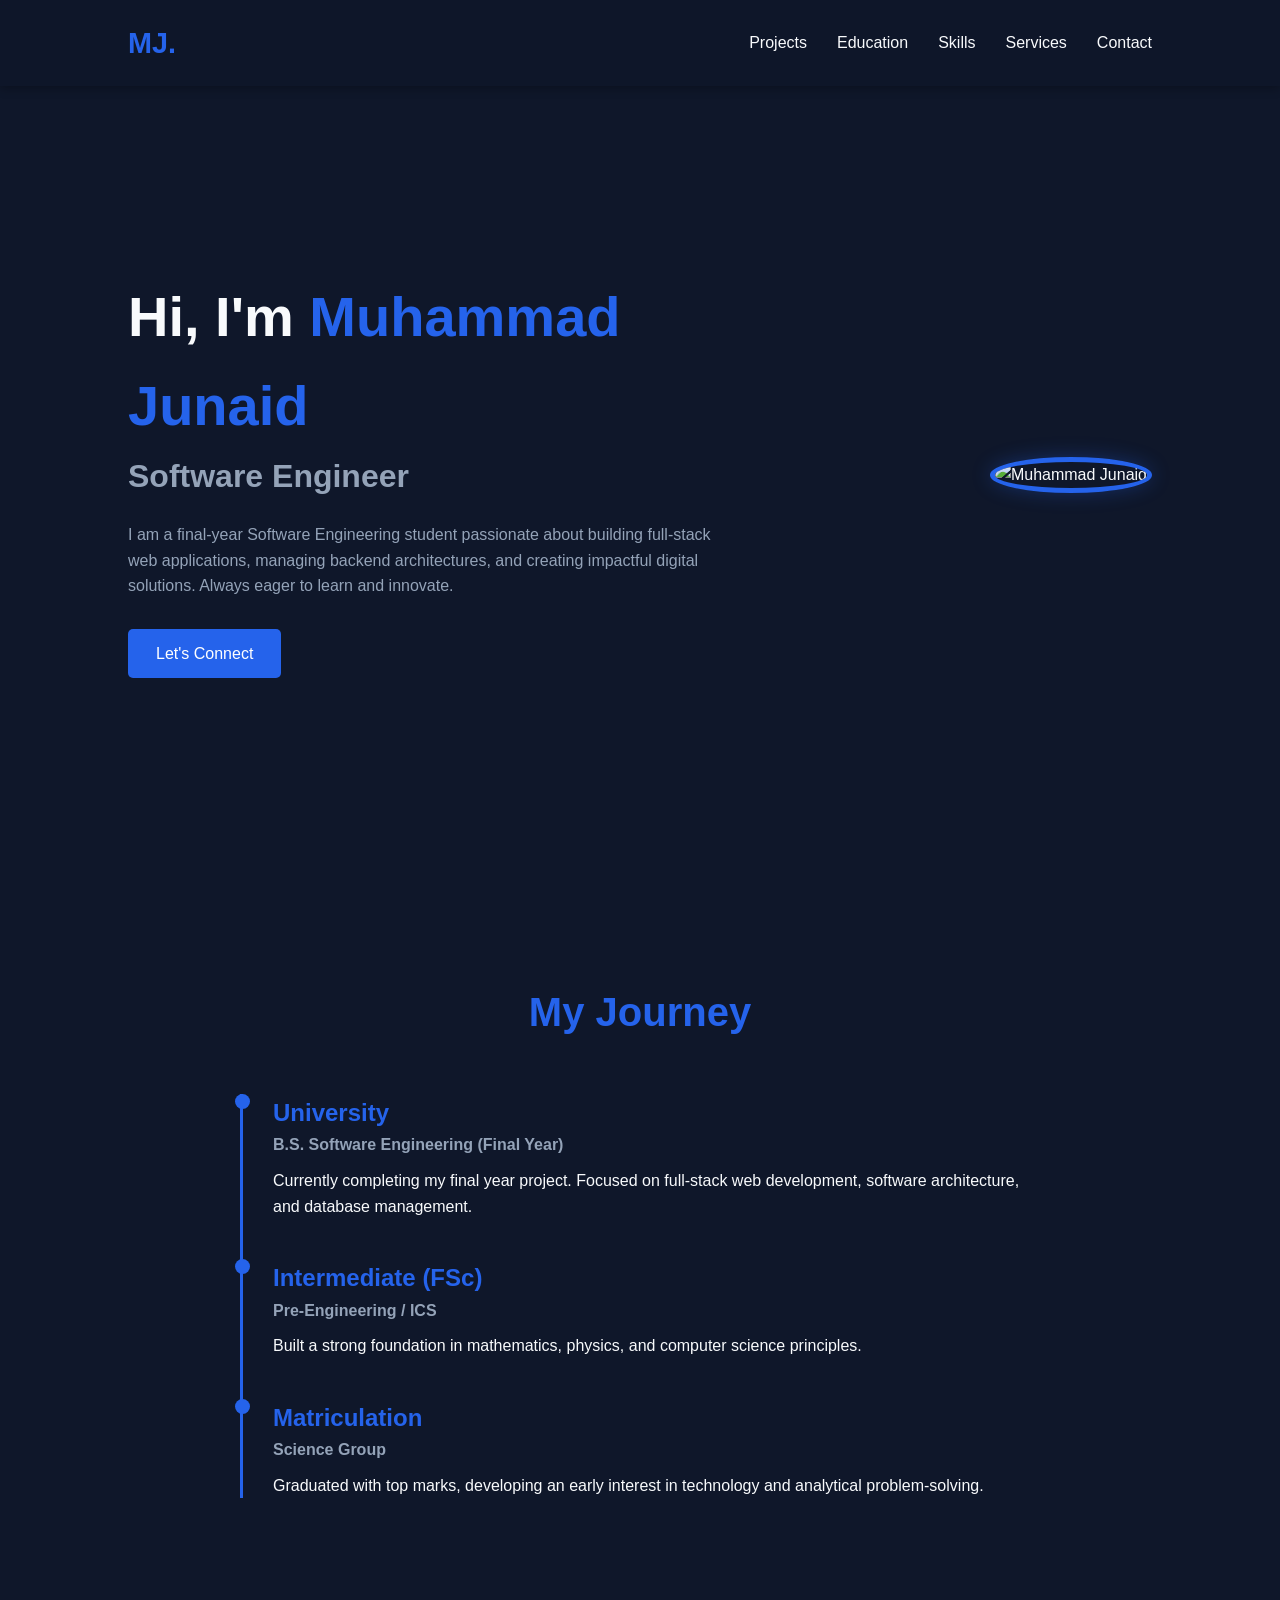
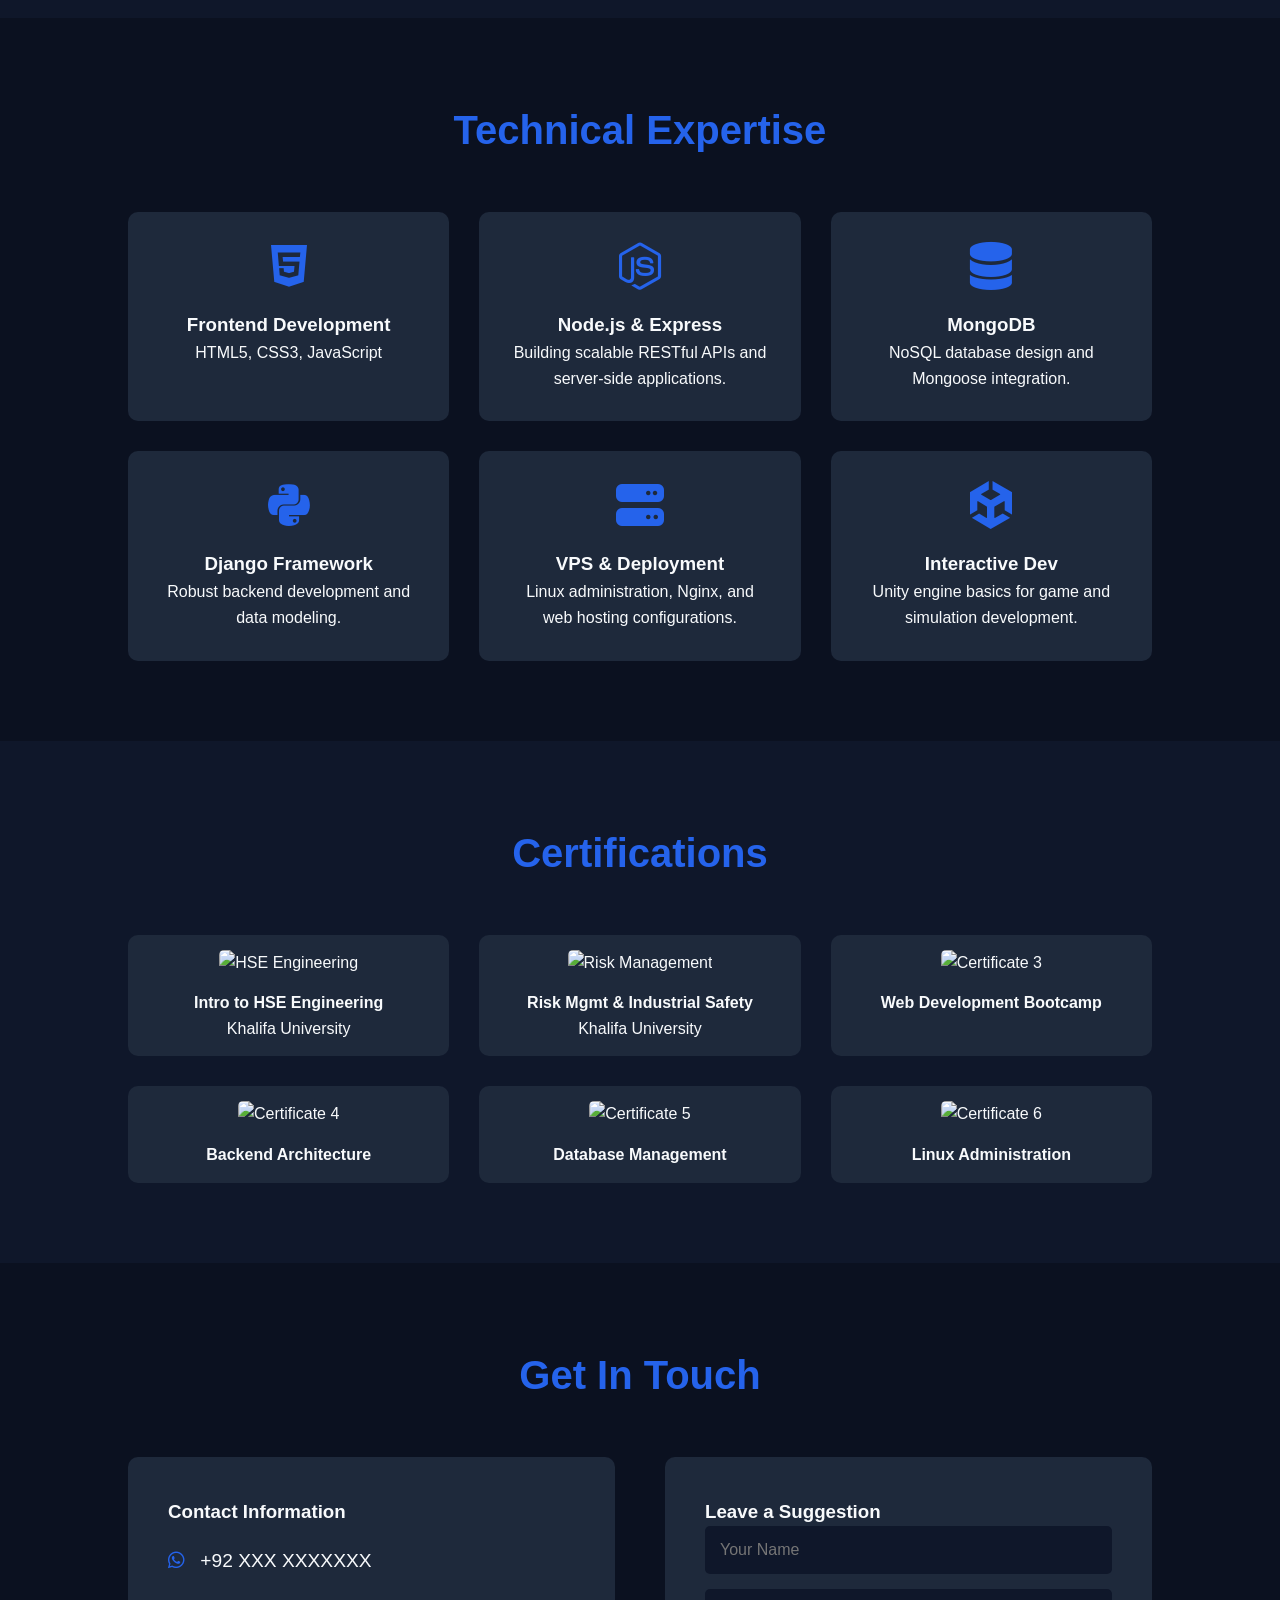
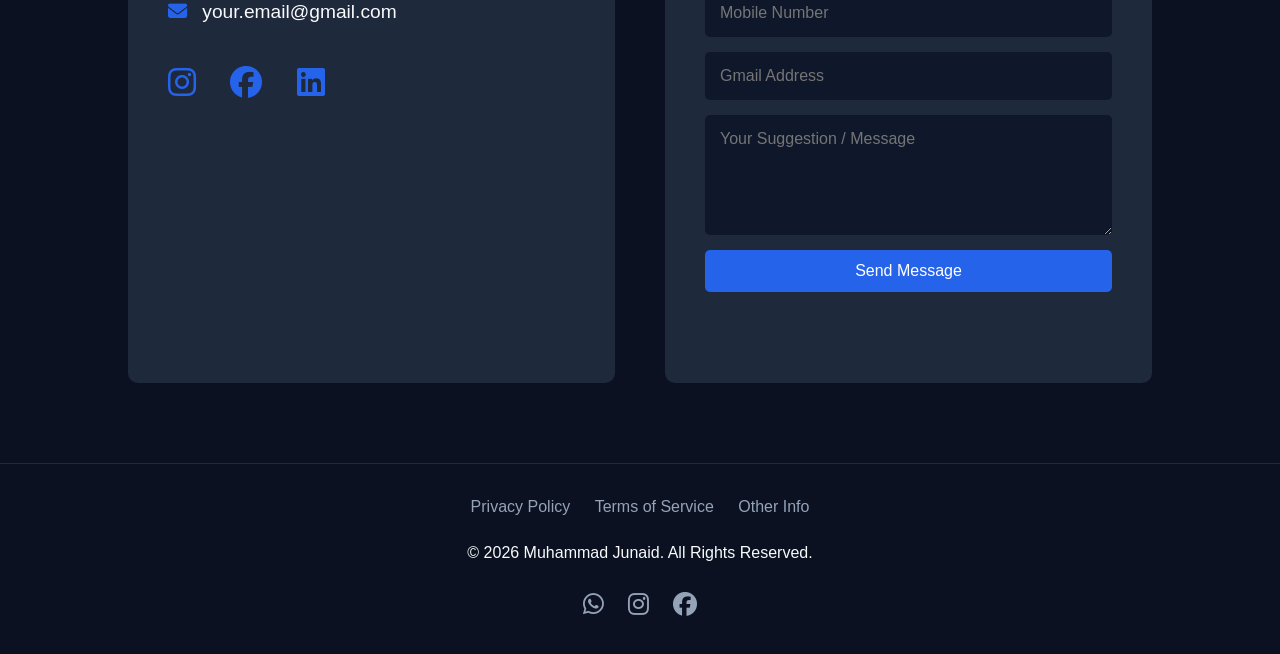
==== portfolio.html @ e47981c4 "Initial portfolio site" ====
<!DOCTYPE html>
<html lang="en">
<head>
    <meta charset="UTF-8">
    <meta name="viewport" content="width=device-width, initial-scale=1.0">
    <title>Muhammad Junaid - Portfolio</title>
    <link rel="stylesheet" href="portfolio.css">
    <!-- Font Awesome for Icons -->
    <link rel="stylesheet" href="https://cdnjs.cloudflare.com/ajax/libs/font-awesome/6.4.0/css/all.min.css">
</head>
<body>
    <!-- Header & Navigation -->
    <header>
        <div class="logo">MJ.</div>
        <nav>
            <ul class="nav-links">
                <li><a href="#projects">Projects</a></li>
                <li><a href="#education">Education</a></li>
                <li><a href="#skills">Skills</a></li>
                <li><a href="#services">Services</a></li>
                <li><a href="#contact">Contact</a></li>
            </ul>
            <div class="hamburger">
                <i class="fas fa-bars"></i>
            </div>
        </nav>
    </header>

    <!-- Hero Section -->
    <section id="hero" class="hero">
        <div class="hero-content">
            <h1>Hi, I'm <span>Muhammad Junaid</span></h1>
            <h2>Software Engineer</h2>
            <p>I am a final-year Software Engineering student passionate about building full-stack web applications, managing backend architectures, and creating impactful digital solutions. Always eager to learn and innovate.</p>
            <a href="#contact" class="btn">Let's Connect</a>
        </div>
        <div class="hero-image">
            <!-- Replace with your actual image path -->
            <img src="https://via.placeholder.com/400" alt="Muhammad Junaid">
        </div>
    </section>

    <!-- Education Section -->
    <section id="education" class="section-padding">
        <h2 class="section-title">My Journey</h2>
        <div class="timeline">
            <div class="timeline-item">
                <h3>University</h3>
                <h4>B.S. Software Engineering (Final Year)</h4>
                <p>Currently completing my final year project. Focused on full-stack web development, software architecture, and database management.</p>
            </div>
            <div class="timeline-item">
                <h3>Intermediate (FSc)</h3>
                <h4>Pre-Engineering / ICS</h4>
                <p>Built a strong foundation in mathematics, physics, and computer science principles.</p>
            </div>
            <div class="timeline-item">
                <h3>Matriculation</h3>
                <h4>Science Group</h4>
                <p>Graduated with top marks, developing an early interest in technology and analytical problem-solving.</p>
            </div>
        </div>
    </section>

    <!-- Skills Section -->
    <section id="skills" class="section-padding bg-alt">
        <h2 class="section-title">Technical Expertise</h2>
        <div class="grid-container">
            <div class="skill-card">
                <i class="fab fa-html5"></i>
                <h3>Frontend Development</h3>
                <p>HTML5, CSS3, JavaScript</p>
            </div>
            <div class="skill-card">
                <i class="fab fa-node-js"></i>
                <h3>Node.js & Express</h3>
                <p>Building scalable RESTful APIs and server-side applications.</p>
            </div>
            <div class="skill-card">
                <i class="fas fa-database"></i>
                <h3>MongoDB</h3>
                <p>NoSQL database design and Mongoose integration.</p>
            </div>
            <div class="skill-card">
                <i class="fab fa-python"></i>
                <h3>Django Framework</h3>
                <p>Robust backend development and data modeling.</p>
            </div>
            <div class="skill-card">
                <i class="fas fa-server"></i>
                <h3>VPS & Deployment</h3>
                <p>Linux administration, Nginx, and web hosting configurations.</p>
            </div>
            <div class="skill-card">
                <i class="fab fa-unity"></i>
                <h3>Interactive Dev</h3>
                <p>Unity engine basics for game and simulation development.</p>
            </div>
        </div>
    </section>

    <!-- Certificates Section -->
    <section id="certificates" class="section-padding">
        <h2 class="section-title">Certifications</h2>
        <div class="grid-container">
            <div class="cert-card">
                <img src="https://via.placeholder.com/300x200" alt="HSE Engineering">
                <h4>Intro to HSE Engineering</h4>
                <p>Khalifa University</p>
            </div>
            <div class="cert-card">
                <img src="https://via.placeholder.com/300x200" alt="Risk Management">
                <h4>Risk Mgmt & Industrial Safety</h4>
                <p>Khalifa University</p>
            </div>
            <div class="cert-card">
                <img src="https://via.placeholder.com/300x200" alt="Certificate 3">
                <h4>Web Development Bootcamp</h4>
            </div>
            <div class="cert-card">
                <img src="https://via.placeholder.com/300x200" alt="Certificate 4">
                <h4>Backend Architecture</h4>
            </div>
            <div class="cert-card">
                <img src="https://via.placeholder.com/300x200" alt="Certificate 5">
                <h4>Database Management</h4>
            </div>
            <div class="cert-card">
                <img src="https://via.placeholder.com/300x200" alt="Certificate 6">
                <h4>Linux Administration</h4>
            </div>
        </div>
    </section>

    <!-- Contact & Feedback Section -->
    <section id="contact" class="section-padding bg-alt">
        <h2 class="section-title">Get In Touch</h2>
        <div class="contact-container">
            <!-- Contact Info -->
            <div class="contact-info">
                <h3>Contact Information</h3>
                <p><i class="fab fa-whatsapp"></i> +92 XXX XXXXXXX</p>
                <p><i class="fas fa-envelope"></i> your.email@gmail.com</p>
                <div class="social-links-large">
                    <a href="#"><i class="fab fa-instagram"></i></a>
                    <a href="#"><i class="fab fa-facebook"></i></a>
                    <a href="#"><i class="fab fa-linkedin"></i></a>
                </div>
            </div>
            
            <!-- Feedback Form -->
            <div class="feedback-form">
                <h3>Leave a Suggestion</h3>
                <form id="contactForm" name="contactForm">
    <input type="text" name="name" placeholder="Your Name" required>
    <input type="tel" name="mobile" placeholder="Mobile Number" required>
    <input type="email" name="gmail" placeholder="Gmail Address" required>
    <textarea name="suggestion" placeholder="Your Suggestion / Message" rows="5" required></textarea>
    <button type="submit" class="btn" id="submitBtn">Send Message</button>
    <p id="formStatus" class="form-status" role="status" aria-live="polite"></p>
</form>
            </div>
        </div>
    </section>

    <!-- Footer -->
    <footer>
        <div class="footer-content">
            <div class="footer-links">
                <a href="#">Privacy Policy</a>
                <a href="#">Terms of Service</a>
                <a href="#">Other Info</a>
            </div>
            <p>&copy; 2026 Muhammad Junaid. All Rights Reserved.</p>
            <div class="footer-social">
                <a href="#"><i class="fab fa-whatsapp"></i></a>
                <a href="#"><i class="fab fa-instagram"></i></a>
                <a href="#"><i class="fab fa-facebook"></i></a>
            </div>
        </div>
    </footer>

    <script src="portfolio.js"></script>
</body>
</html>
---- portfolio.css ----
/* --- Global Styles --- */
:root {
    --primary-color: #2563eb;
    --secondary-color: #1e40af;
    --dark-bg: #0f172a;
    --card-bg: #1e293b;
    --text-light: #f8fafc;
    --text-muted: #94a3b8;
}

* {
    margin: 0;
    padding: 0;
    box-sizing: border-box;
    font-family: 'Segoe UI', Tahoma, Geneva, Verdana, sans-serif;
}

html {
    scroll-behavior: smooth;
}

body {
    background-color: var(--dark-bg);
    color: var(--text-light);
    line-height: 1.6;
}

a {
    text-decoration: none;
    color: var(--text-light);
}

.section-padding {
    padding: 80px 10%;
}

.bg-alt {
    background-color: #0b1120;
}

.section-title {
    text-align: center;
    font-size: 2.5rem;
    margin-bottom: 50px;
    color: var(--primary-color);
}

.btn {
    display: inline-block;
    padding: 12px 28px;
    background-color: var(--primary-color);
    color: #fff;
    border: none;
    border-radius: 5px;
    font-size: 1rem;
    cursor: pointer;
    transition: 0.3s;
}

.btn:hover {
    background-color: var(--secondary-color);
}

/* --- Header & Nav --- */
header {
    display: flex;
    justify-content: space-between;
    align-items: center;
    padding: 20px 10%;
    background-color: rgba(15, 23, 42, 0.95);
    position: fixed;
    width: 100%;
    top: 0;
    z-index: 1000;
    box-shadow: 0 2px 10px rgba(0,0,0,0.3);
}

.logo {
    font-size: 1.8rem;
    font-weight: bold;
    color: var(--primary-color);
}

.nav-links {
    list-style: none;
    display: flex;
    gap: 30px;
}

.nav-links a:hover {
    color: var(--primary-color);
}

.hamburger {
    display: none;
    font-size: 1.5rem;
    cursor: pointer;
}

/* --- Hero Section --- */
.hero {
    display: flex;
    align-items: center;
    justify-content: space-between;
    padding: 150px 10% 100px;
    min-height: 100vh;
}

.hero-content {
    max-width: 600px;
}

.hero-content h1 {
    font-size: 3.5rem;
}

.hero-content span {
    color: var(--primary-color);
}

.hero-content h2 {
    font-size: 2rem;
    color: var(--text-muted);
    margin-bottom: 20px;
}

.hero-content p {
    margin-bottom: 30px;
    color: var(--text-muted);
}

.hero-image img {
    width: 350px;
    height: 350px;
    border-radius: 50%;
    object-fit: cover;
    border: 5px solid var(--primary-color);
    box-shadow: 0 0 20px rgba(37, 99, 235, 0.3);
}

/* --- Timeline (Education) --- */
.timeline {
    max-width: 800px;
    margin: 0 auto;
    border-left: 3px solid var(--primary-color);
    padding-left: 30px;
}

.timeline-item {
    margin-bottom: 40px;
    position: relative;
}

.timeline-item::before {
    content: '';
    position: absolute;
    left: -38px;
    top: 0;
    width: 15px;
    height: 15px;
    background-color: var(--primary-color);
    border-radius: 50%;
}

.timeline-item h3 {
    color: var(--primary-color);
    font-size: 1.5rem;
}

.timeline-item h4 {
    color: var(--text-muted);
    margin-bottom: 10px;
}

/* --- Grid (Skills & Certs) --- */
.grid-container {
    display: grid;
    grid-template-columns: repeat(auto-fit, minmax(280px, 1fr));
    gap: 30px;
}

.skill-card, .cert-card {
    background-color: var(--card-bg);
    padding: 30px;
    border-radius: 10px;
    text-align: center;
    transition: transform 0.3s;
}

.skill-card:hover, .cert-card:hover {
    transform: translateY(-10px);
}

.skill-card i {
    font-size: 3rem;
    color: var(--primary-color);
    margin-bottom: 20px;
}

.cert-card {
    padding: 15px;
}

.cert-card img {
    width: 100%;
    border-radius: 5px;
    margin-bottom: 15px;
}

/* --- Contact & Feedback --- */
.contact-container {
    display: flex;
    gap: 50px;
    justify-content: space-between;
}

.contact-info, .feedback-form {
    flex: 1;
    background-color: var(--card-bg);
    padding: 40px;
    border-radius: 10px;
}

.form-status {
    min-height: 1.5em;
    margin-top: 12px;
    color: var(--text-muted);
}

.contact-info p {
    margin: 20px 0;
    font-size: 1.2rem;
}

.contact-info i {
    color: var(--primary-color);
    margin-right: 10px;
}

.social-links-large {
    margin-top: 30px;
}

.social-links-large a {
    font-size: 2rem;
    margin-right: 20px;
    color: var(--text-muted);
    transition: 0.3s;
}

.social-links-large a:hover {
    color: var(--primary-color);
}

.feedback-form form {
    display: flex;
    flex-direction: column;
    gap: 15px;
}

.feedback-form input, .feedback-form textarea {
    padding: 15px;
    border-radius: 5px;
    border: none;
    background-color: #0f172a;
    color: #fff;
    font-size: 1rem;
}

/* --- Footer --- */
footer {
    background-color: #0b1120;
    padding: 30px 10%;
    text-align: center;
    border-top: 1px solid #1e293b;
}

.footer-content {
    display: flex;
    flex-direction: column;
    align-items: center;
    gap: 20px;
}

.footer-links a {
    margin: 0 10px;
    color: var(--text-muted);
}

.footer-social a {
    font-size: 1.5rem;
    margin: 0 10px;
    color: var(--text-muted);
}

.footer-social a:hover, .footer-links a:hover {
    color: var(--primary-color);
}

/* --- Mobile Responsiveness --- */
@media (max-width: 768px) {
    .hero {
        flex-direction: column-reverse;
        text-align: center;
        padding-top: 120px;
    }
    
    .contact-container {
        flex-direction: column;
    }

    .nav-links {
        display: none;
        flex-direction: column;
        position: absolute;
        top: 70px;
        left: 0;
        width: 100%;
        background-color: rgba(15, 23, 42, 0.98);
        padding: 20px 0;
        text-align: center;
    }

    .nav-links.active {
        display: flex;
    }

    .hamburger {
        display: block;
    }
}
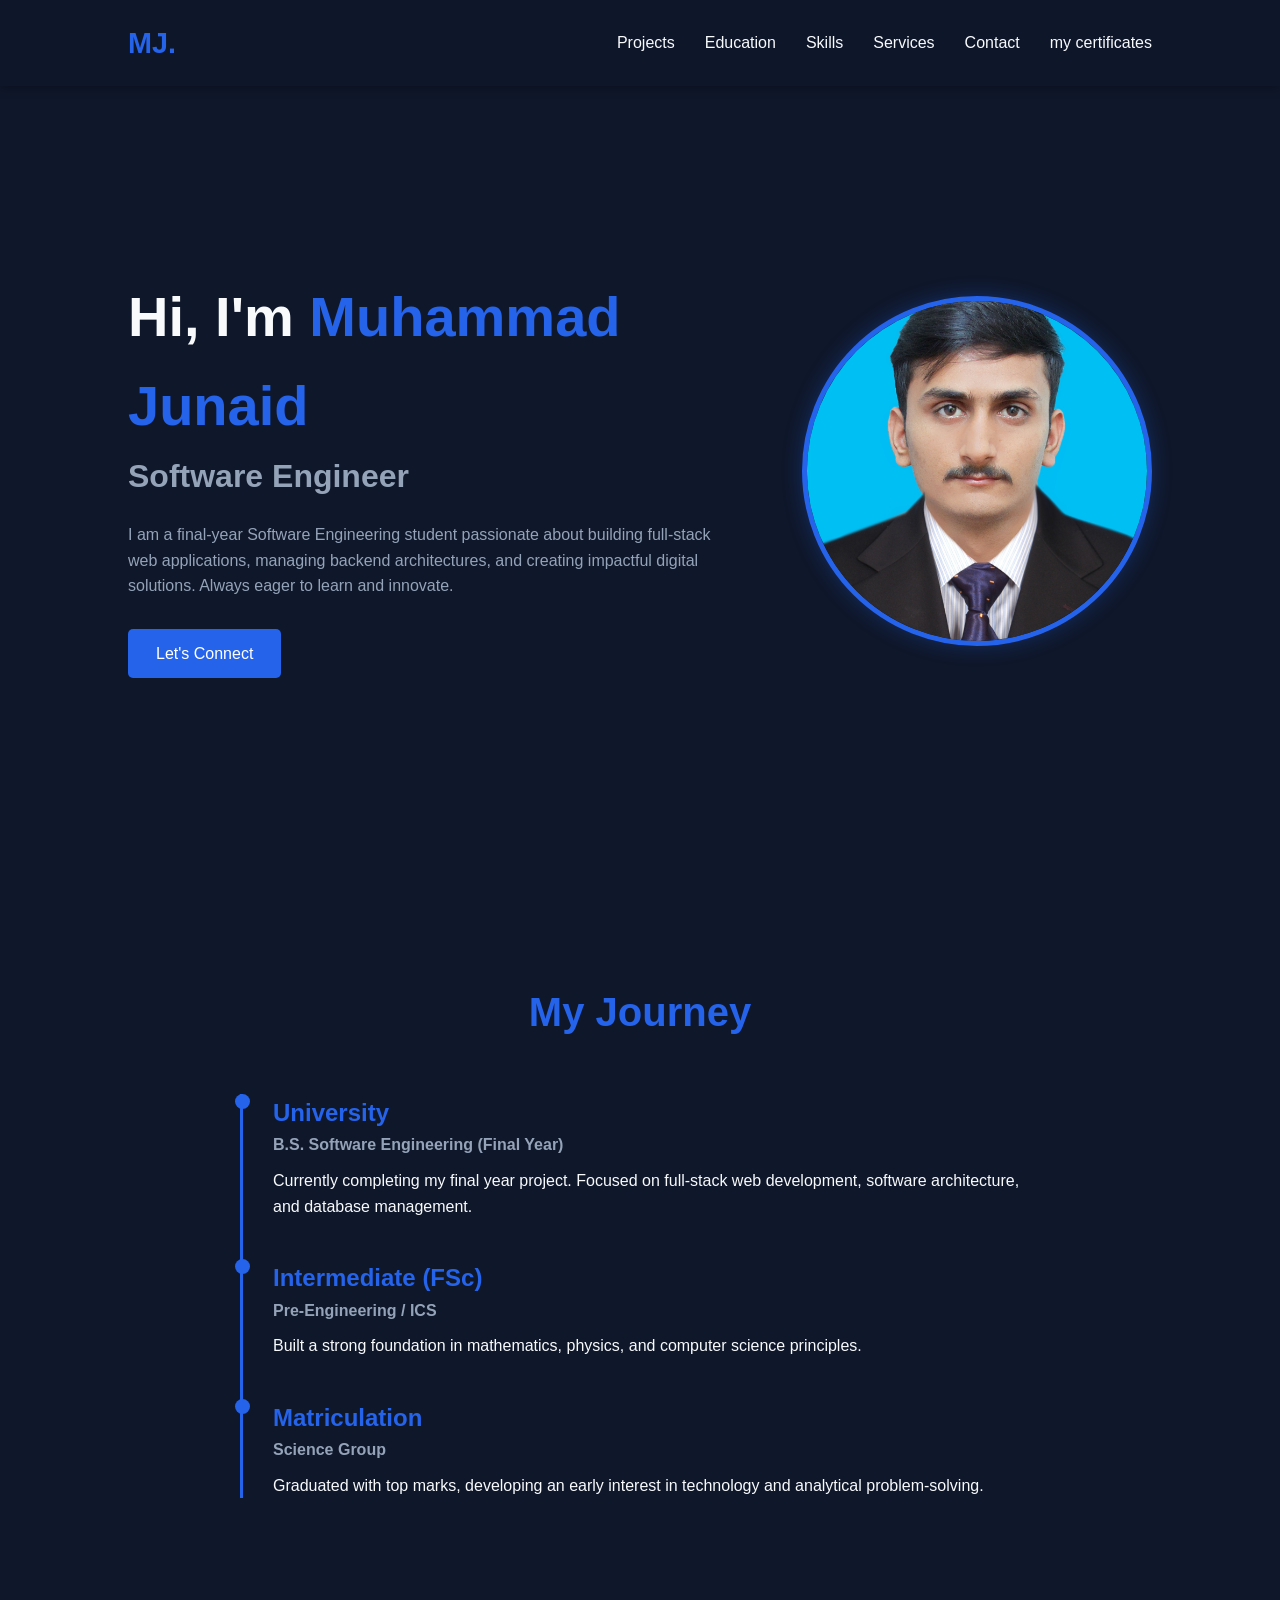
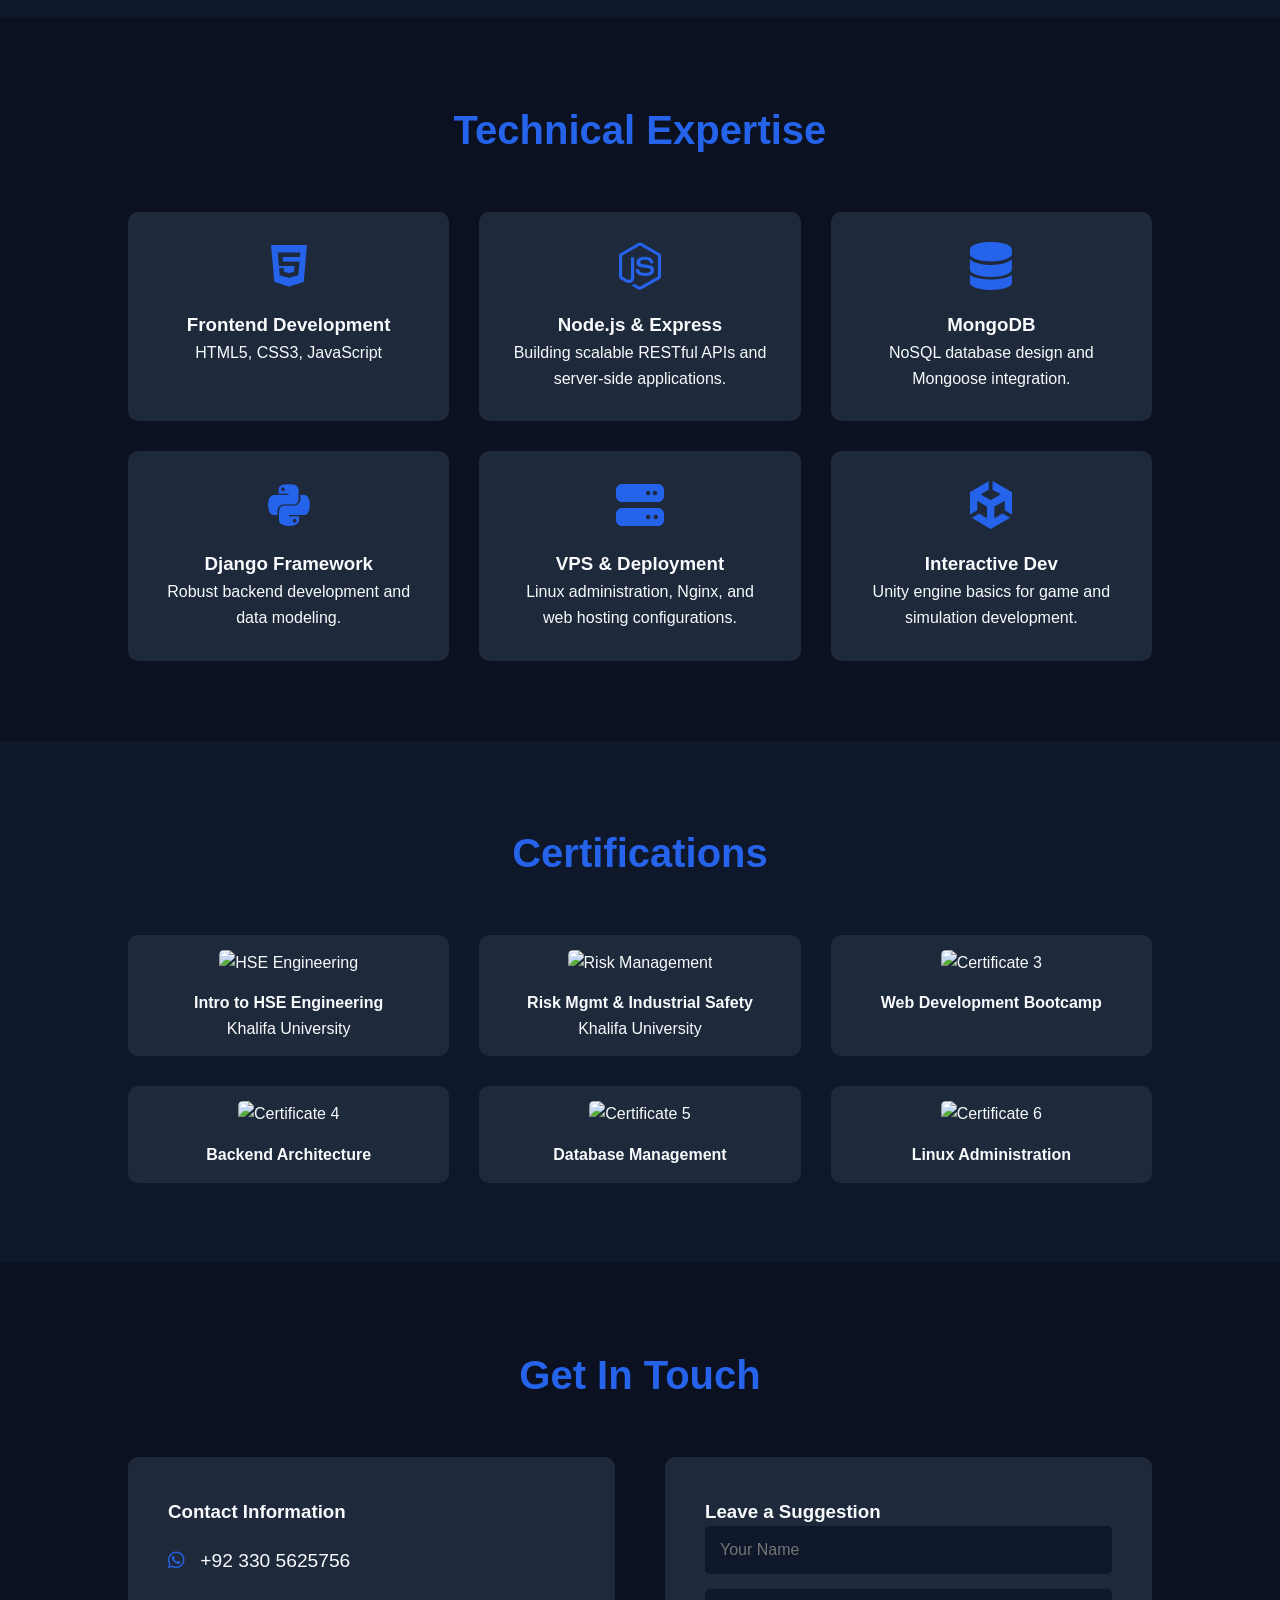
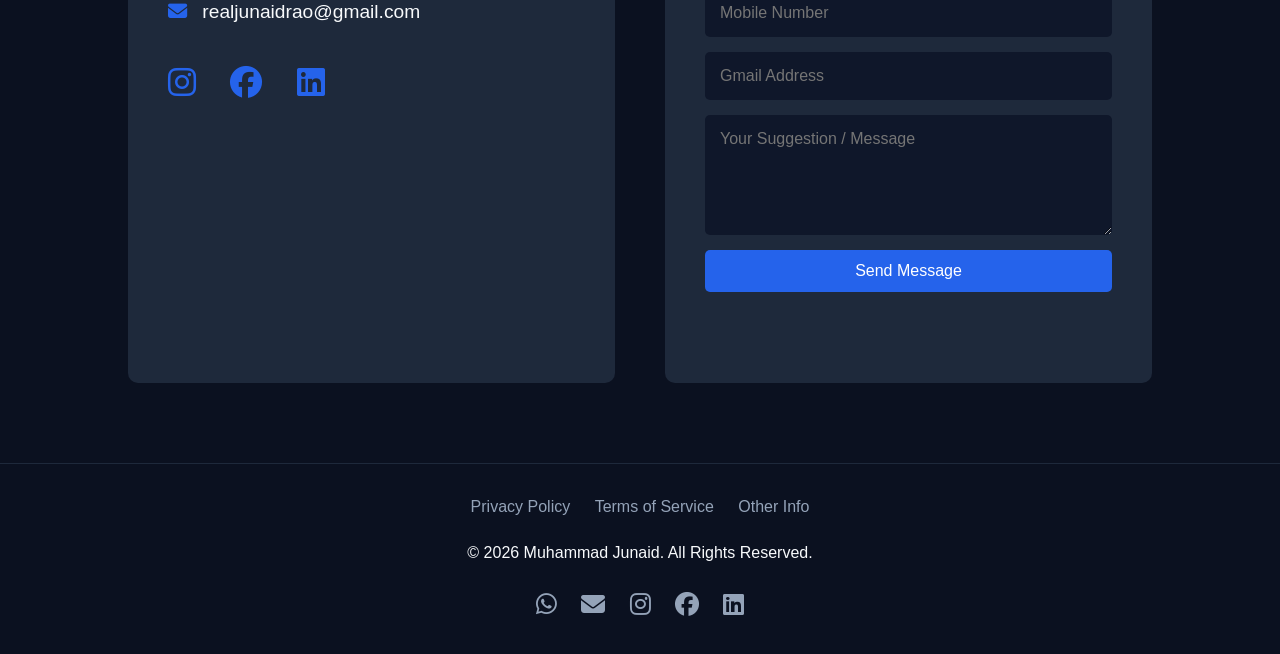
==== commit 99971f5c: "Add certificates page and portfolio assets" ====
--- a/portfolio.html
+++ b/portfolio.html
@@ -19,6 +19,7 @@
                 <li><a href="#skills">Skills</a></li>
                 <li><a href="#services">Services</a></li>
                 <li><a href="#contact">Contact</a></li>
+                 <li><a href="certificates.html">my certificates</a></li>
             </ul>
             <div class="hamburger">
                 <i class="fas fa-bars"></i>
@@ -36,7 +37,7 @@
         </div>
         <div class="hero-image">
             <!-- Replace with your actual image path -->
-            <img src="https://via.placeholder.com/400" alt="Muhammad Junaid">
+            <img src="/images/my pasport size pic.jpeg" alt="Muhammad Junaid">
         </div>
     </section>
 
@@ -139,12 +140,12 @@
             <!-- Contact Info -->
             <div class="contact-info">
                 <h3>Contact Information</h3>
-                <p><i class="fab fa-whatsapp"></i> +92 XXX XXXXXXX</p>
-                <p><i class="fas fa-envelope"></i> your.email@gmail.com</p>
+                <p><a href="https://wa.me/923305625756" aria-label="Chat with me on WhatsApp"><i class="fab fa-whatsapp" aria-hidden="true"></i> +92 330 5625756</a></p>
+                <p><a href="mailto:realjunaidrao@gmail.com" aria-label="Email me"><i class="fas fa-envelope" aria-hidden="true"></i> realjunaidrao@gmail.com</a></p>
                 <div class="social-links-large">
-                    <a href="#"><i class="fab fa-instagram"></i></a>
-                    <a href="#"><i class="fab fa-facebook"></i></a>
-                    <a href="#"><i class="fab fa-linkedin"></i></a>
+                    <a href="https://www.instagram.com/realjunaidrao?stkn=MXg4eTFndGg2cnFpaw==" target="_blank" rel="noopener noreferrer" aria-label="Open my Instagram profile" title="Instagram"><i class="fab fa-instagram" aria-hidden="true"></i></a>
+                    <a href="https://www.facebook.com/share/14xtpXD7P44/" target="_blank" rel="noopener noreferrer" aria-label="Open my Facebook profile" title="Facebook"><i class="fab fa-facebook" aria-hidden="true"></i></a>
+                    <a href="https://www.linkedin.com/in/muhammad-junaid-83579136b" target="_blank" rel="noopener noreferrer" aria-label="Open my LinkedIn profile" title="LinkedIn"><i class="fab fa-linkedin" aria-hidden="true"></i></a>
                 </div>
             </div>
             
@@ -173,9 +174,11 @@
             </div>
             <p>&copy; 2026 Muhammad Junaid. All Rights Reserved.</p>
             <div class="footer-social">
-                <a href="#"><i class="fab fa-whatsapp"></i></a>
-                <a href="#"><i class="fab fa-instagram"></i></a>
-                <a href="#"><i class="fab fa-facebook"></i></a>
+                <a href="https://wa.me/923305625756" target="_blank" rel="noopener noreferrer" aria-label="Chat with me on WhatsApp" title="WhatsApp"><i class="fab fa-whatsapp" aria-hidden="true"></i></a>
+                <a href="mailto:realjunaidrao@gmail.com" aria-label="Email me" title="Email"><i class="fas fa-envelope" aria-hidden="true"></i></a>
+                <a href="https://www.instagram.com/realjunaidrao?stkn=MXg4eTFndGg2cnFpaw==" target="_blank" rel="noopener noreferrer" aria-label="Open my Instagram profile" title="Instagram"><i class="fab fa-instagram" aria-hidden="true"></i></a>
+                <a href="https://www.facebook.com/share/14xtpXD7P44/" target="_blank" rel="noopener noreferrer" aria-label="Open my Facebook profile" title="Facebook"><i class="fab fa-facebook" aria-hidden="true"></i></a>
+                <a href="https://www.linkedin.com/in/muhammad-junaid-83579136b" target="_blank" rel="noopener noreferrer" aria-label="Open my LinkedIn profile" title="LinkedIn"><i class="fab fa-linkedin" aria-hidden="true"></i></a>
             </div>
         </div>
     </footer>
